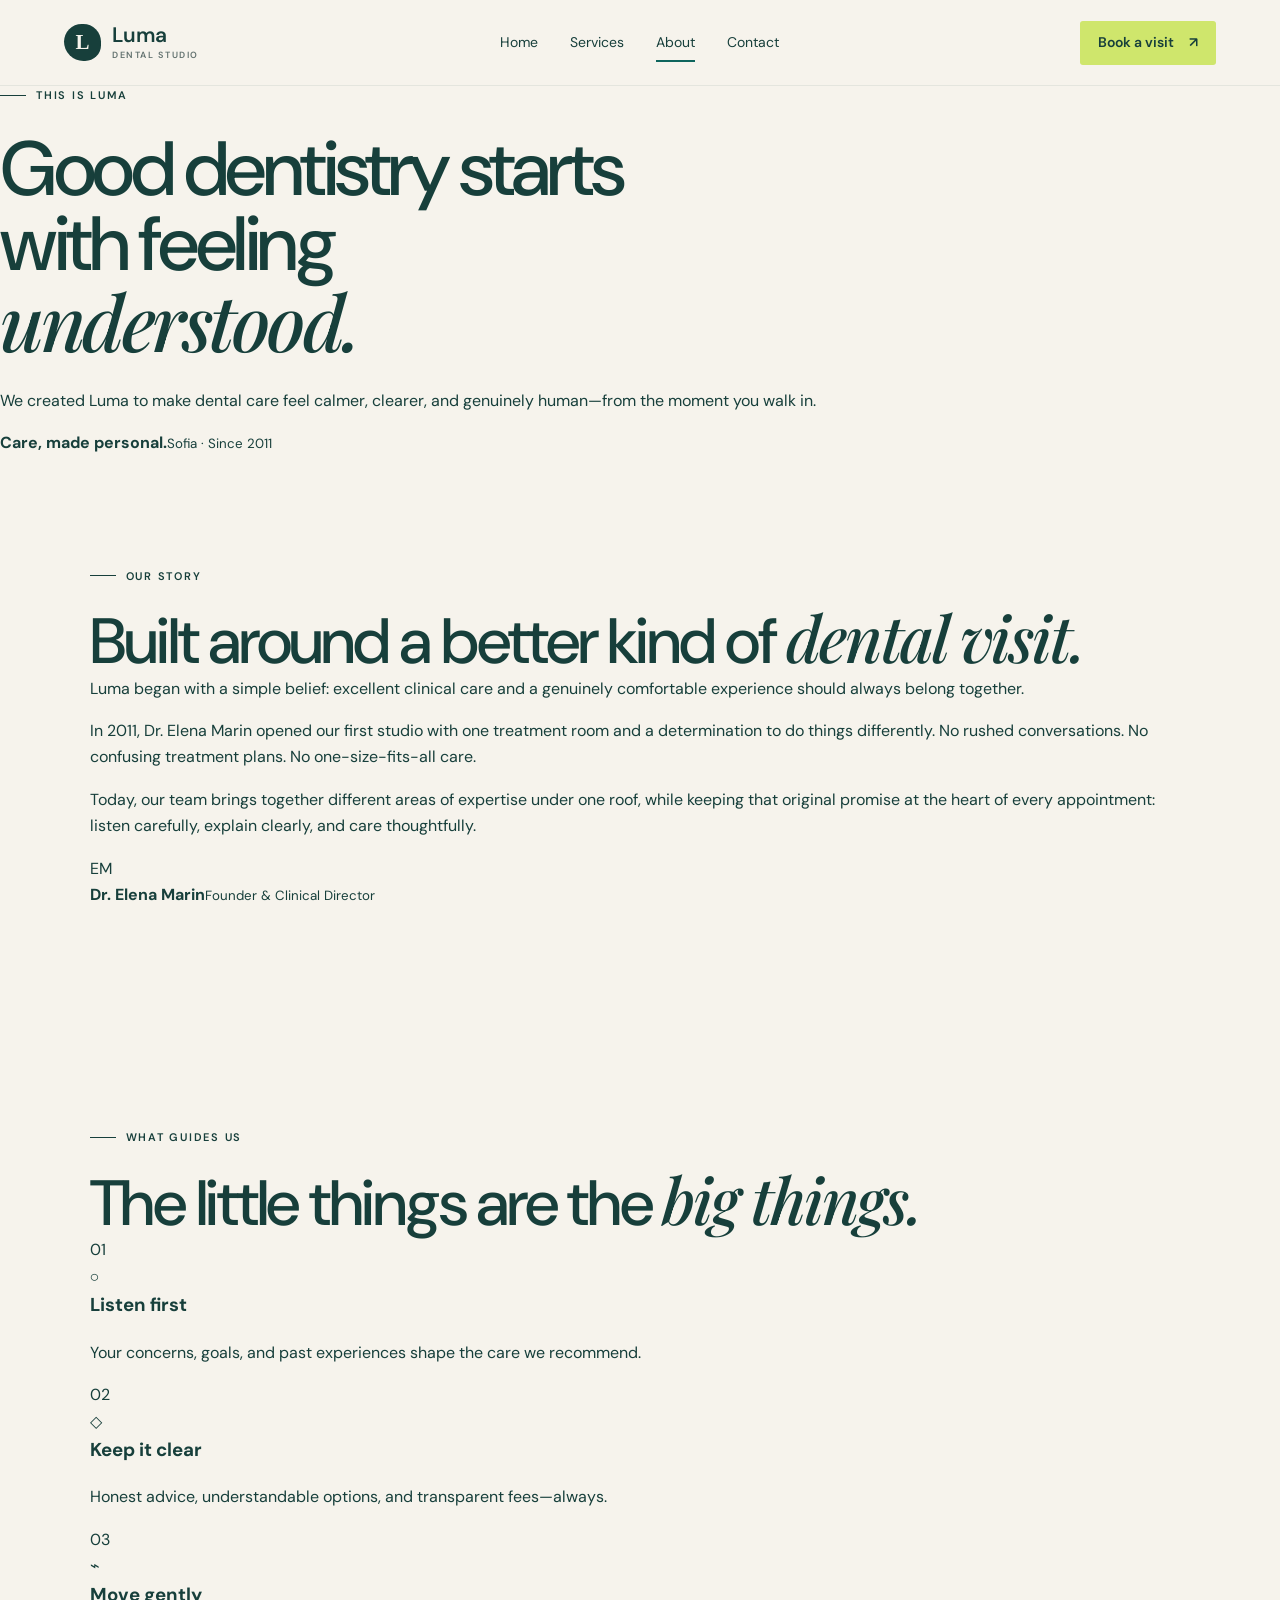
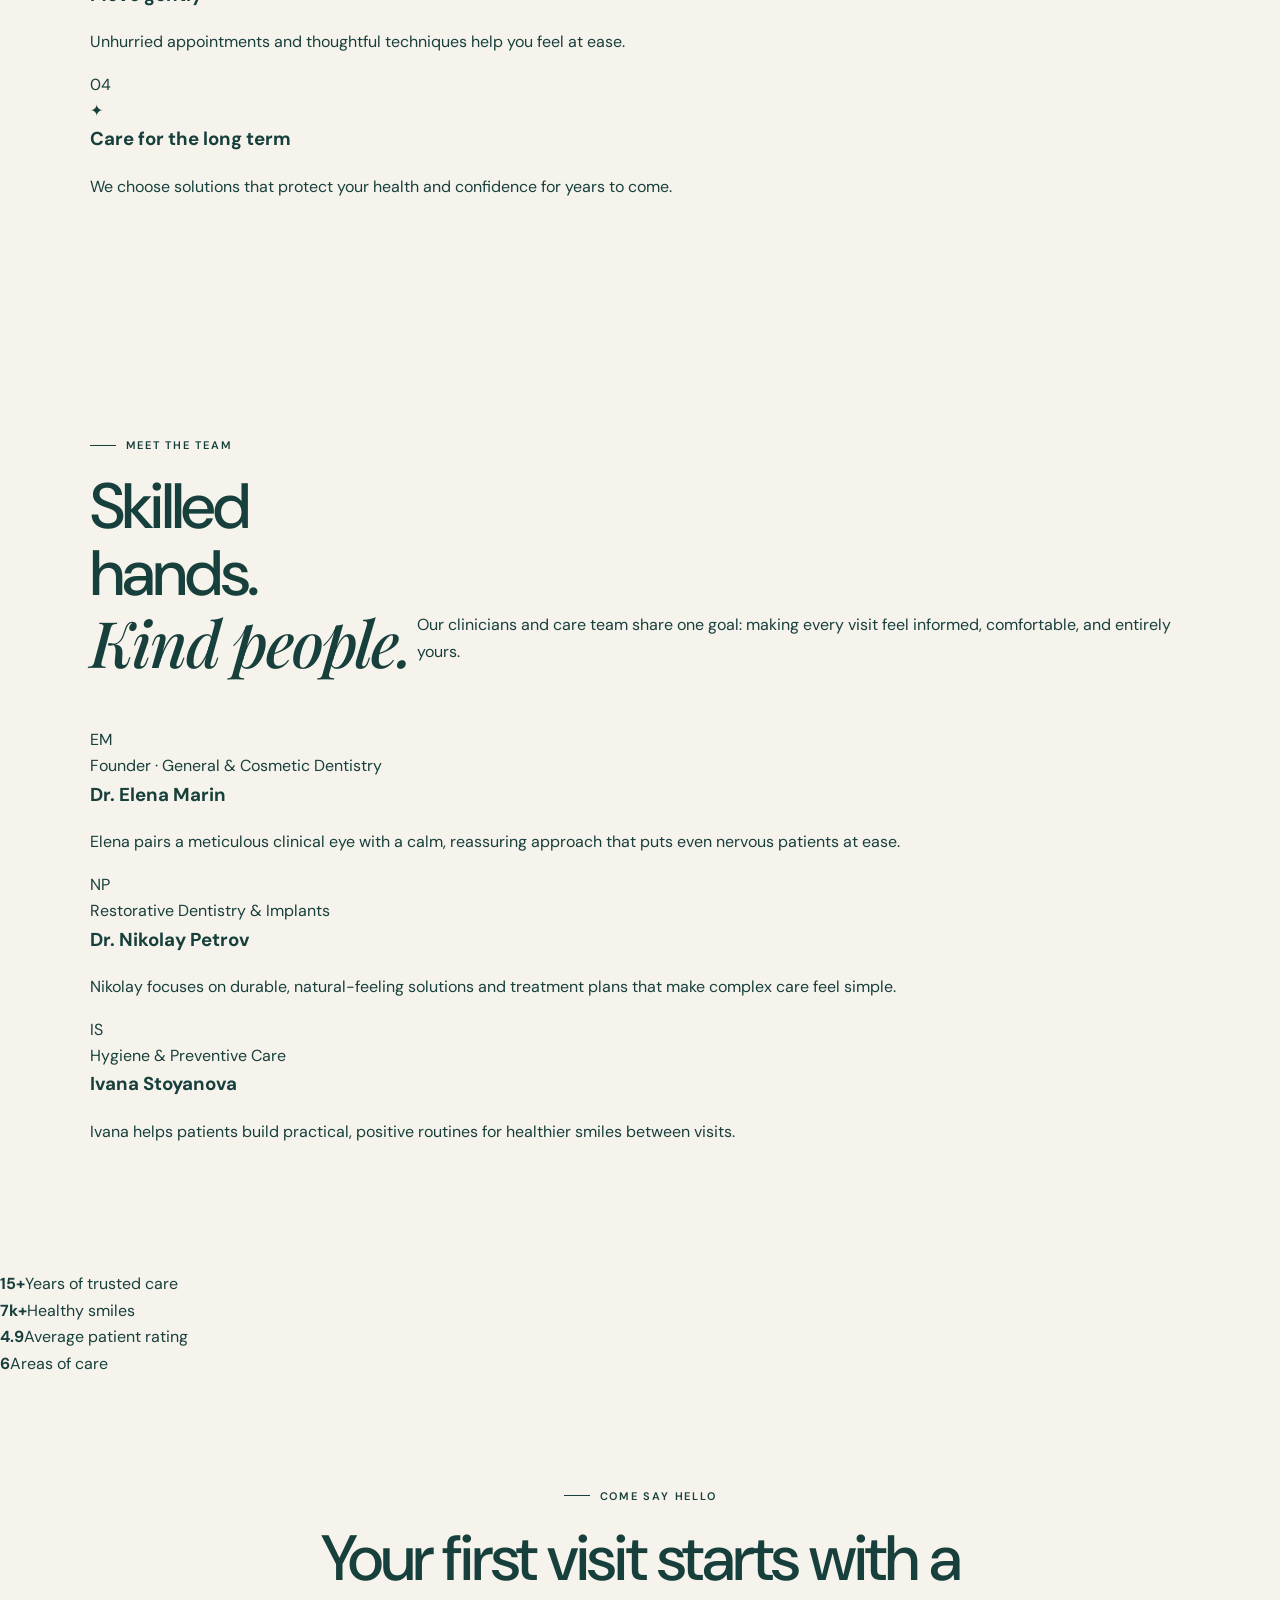
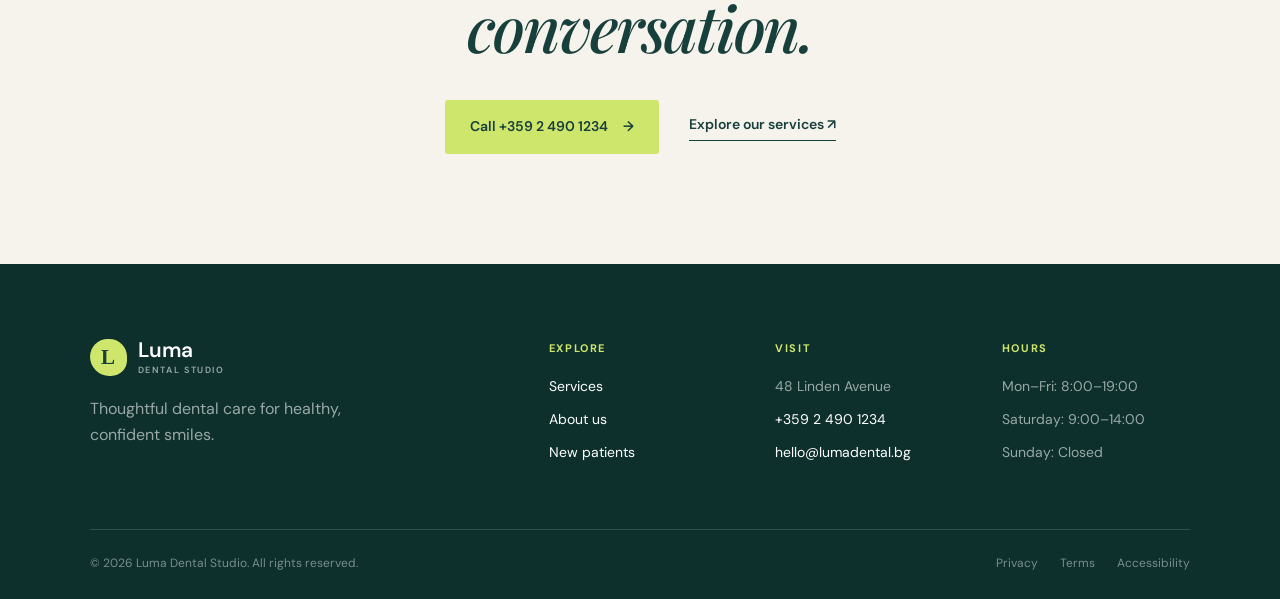
==== Git-and-GitHub-Exercises/Construction-Website/about.html @ 72f779ea "Create about.html" ====
<!DOCTYPE html>
<html lang="en">
<head>
    <meta charset="UTF-8">
    <meta name="viewport" content="width=device-width, initial-scale=1.0">
    <meta name="description" content="Meet the people and principles behind Luma Dental Studio's thoughtful, comfort-first approach to dental care.">
    <title>About Us | Luma Dental Studio</title>
    <link rel="stylesheet" href="style.css">
</head>
<body>
    <header class="site-header">
        <a class="brand" href="index.html" aria-label="Luma Dental Studio home"><span class="brand-mark">L</span><span>Luma<small>Dental Studio</small></span></a>
        <nav aria-label="Main navigation">
            <a href="index.html">Home</a>
            <a href="services.html">Services</a>
            <a class="active" href="about.html" aria-current="page">About</a>
            <a href="#contact">Contact</a>
        </nav>
        <a class="button button-small" href="#contact">Book a visit <span aria-hidden="true">↗</span></a>
    </header>

    <main>
        <section class="about-hero">
            <div class="about-hero-copy">
                <p class="eyebrow light"><span></span> This is Luma</p>
                <h1>Good dentistry starts with feeling <em>understood.</em></h1>
                <p>We created Luma to make dental care feel calmer, clearer, and genuinely human—from the moment you walk in.</p>
            </div>
            <div class="about-portrait" role="img" aria-label="Abstract portrait representing the warm and welcoming Luma team">
                <span class="portrait-orbit"></span>
                <span class="portrait-figure"><i></i></span>
                <span class="portrait-caption"><strong>Care, made personal.</strong><small>Sofia · Since 2011</small></span>
            </div>
        </section>

        <section class="our-story section">
            <div class="story-heading">
                <p class="eyebrow"><span></span> Our story</p>
                <h2>Built around a better kind of <em>dental visit.</em></h2>
            </div>
            <div class="story-copy">
                <p class="story-lead">Luma began with a simple belief: excellent clinical care and a genuinely comfortable experience should always belong together.</p>
                <p>In 2011, Dr. Elena Marin opened our first studio with one treatment room and a determination to do things differently. No rushed conversations. No confusing treatment plans. No one-size-fits-all care.</p>
                <p>Today, our team brings together different areas of expertise under one roof, while keeping that original promise at the heart of every appointment: listen carefully, explain clearly, and care thoughtfully.</p>
                <div class="signature"><span>EM</span><div><strong>Dr. Elena Marin</strong><small>Founder &amp; Clinical Director</small></div></div>
            </div>
        </section>

        <section class="values section">
            <div class="values-heading">
                <p class="eyebrow light"><span></span> What guides us</p>
                <h2>The little things are the <em>big things.</em></h2>
            </div>
            <div class="value-grid">
                <article><span>01</span><div class="value-icon" aria-hidden="true">○</div><h3>Listen first</h3><p>Your concerns, goals, and past experiences shape the care we recommend.</p></article>
                <article><span>02</span><div class="value-icon" aria-hidden="true">◇</div><h3>Keep it clear</h3><p>Honest advice, understandable options, and transparent fees—always.</p></article>
                <article><span>03</span><div class="value-icon" aria-hidden="true">⌁</div><h3>Move gently</h3><p>Unhurried appointments and thoughtful techniques help you feel at ease.</p></article>
                <article><span>04</span><div class="value-icon" aria-hidden="true">✦</div><h3>Care for the long term</h3><p>We choose solutions that protect your health and confidence for years to come.</p></article>
            </div>
        </section>

        <section class="team section">
            <div class="section-heading team-heading">
                <div><p class="eyebrow"><span></span> Meet the team</p><h2>Skilled hands.<br><em>Kind people.</em></h2></div>
                <p>Our clinicians and care team share one goal: making every visit feel informed, comfortable, and entirely yours.</p>
            </div>
            <div class="team-grid">
                <article class="team-card team-card-primary"><div class="team-avatar"><span>EM</span><i></i></div><div class="team-info"><span>Founder · General &amp; Cosmetic Dentistry</span><h3>Dr. Elena Marin</h3><p>Elena pairs a meticulous clinical eye with a calm, reassuring approach that puts even nervous patients at ease.</p></div></article>
                <article class="team-card"><div class="team-avatar"><span>NP</span><i></i></div><div class="team-info"><span>Restorative Dentistry &amp; Implants</span><h3>Dr. Nikolay Petrov</h3><p>Nikolay focuses on durable, natural-feeling solutions and treatment plans that make complex care feel simple.</p></div></article>
                <article class="team-card"><div class="team-avatar"><span>IS</span><i></i></div><div class="team-info"><span>Hygiene &amp; Preventive Care</span><h3>Ivana Stoyanova</h3><p>Ivana helps patients build practical, positive routines for healthier smiles between visits.</p></div></article>
            </div>
        </section>

        <section class="milestones" aria-label="Luma Dental Studio milestones">
            <div><strong>15+</strong><span>Years of trusted care</span></div>
            <div><strong>7k+</strong><span>Healthy smiles</span></div>
            <div><strong>4.9</strong><span>Average patient rating</span></div>
            <div><strong>6</strong><span>Areas of care</span></div>
        </section>

        <section class="cta section" id="contact">
            <p class="eyebrow"><span></span> Come say hello</p>
            <h2>Your first visit starts with a <em>conversation.</em></h2>
            <div class="cta-actions">
                <a class="button" href="tel:+35924901234">Call +359 2 490 1234 <span aria-hidden="true">→</span></a>
                <a class="text-link dark" href="services.html">Explore our services <span aria-hidden="true">↗</span></a>
            </div>
        </section>
    </main>

    <footer class="site-footer">
        <div class="footer-main"><a class="brand brand-light" href="index.html"><span class="brand-mark">L</span><span>Luma<small>Dental Studio</small></span></a><p>Thoughtful dental care for healthy, confident smiles.</p><div class="footer-links"><div><strong>Explore</strong><a href="services.html">Services</a><a href="about.html">About us</a><a href="#contact">New patients</a></div><div><strong>Visit</strong><span>48 Linden Avenue</span><a href="tel:+35924901234">+359 2 490 1234</a><a href="mailto:hello@lumadental.bg">hello@lumadental.bg</a></div><div><strong>Hours</strong><span>Mon–Fri: 8:00–19:00</span><span>Saturday: 9:00–14:00</span><span>Sunday: Closed</span></div></div></div>
        <div class="footer-bottom"><span>© 2026 Luma Dental Studio. All rights reserved.</span><span><a href="#">Privacy</a><a href="#">Terms</a><a href="#">Accessibility</a></span></div>
    </footer>
</body>
</html>
---- Git-and-GitHub-Exercises/Construction-Website/style.css ----
@import url('https://fonts.googleapis.com/css2?family=DM+Sans:wght@400;500;600&family=Playfair+Display:ital,wght@1,500&display=swap');

:root { --ink:#173f3b; --teal:#0e655d; --mint:#dbe9df; --cream:#f6f3ec; --lime:#cfe66c; --white:#fff; --muted:#63726f; }
* { box-sizing:border-box; }
html { scroll-behavior:smooth; }
body { margin:0; color:var(--ink); background:var(--cream); font:16px/1.65 'DM Sans',sans-serif; }
a { color:inherit; text-decoration:none; }
a:focus-visible { outline:3px solid var(--lime); outline-offset:4px; }
.site-header { height:86px; display:flex; align-items:center; justify-content:space-between; gap:32px; padding:0 5vw; background:rgba(246,243,236,.94); position:sticky; top:0; z-index:20; backdrop-filter:blur(12px); border-bottom:1px solid rgba(23,63,59,.08); }
.brand { display:flex; align-items:center; gap:11px; font-size:21px; font-weight:600; line-height:1; }
.brand small { display:block; margin-top:5px; color:var(--muted); font-size:9px; letter-spacing:.18em; text-transform:uppercase; }
.brand-mark { width:37px; height:37px; display:grid; place-items:center; border-radius:50% 50% 45% 55%; background:var(--ink); color:var(--cream); font-family:Georgia,serif; }
nav { display:flex; gap:32px; font-size:14px; }
nav a { position:relative; }
nav a::after { content:""; position:absolute; left:0; right:100%; bottom:-8px; height:2px; background:var(--teal); transition:.25s; }
nav a:hover::after, nav a.active::after { right:0; }
.button { display:inline-flex; align-items:center; justify-content:center; gap:15px; min-height:54px; padding:0 25px; border-radius:3px; background:var(--lime); color:var(--ink); font-size:14px; font-weight:600; transition:transform .2s, box-shadow .2s; }
.button:hover { transform:translateY(-2px); box-shadow:0 10px 28px rgba(23,63,59,.16); }
.button-small { min-height:44px; padding:0 18px; }
.hero { min-height:calc(100vh - 86px); position:relative; overflow:hidden; display:flex; align-items:center; padding:8vw 7vw; background:linear-gradient(110deg,#123f3a 0%,#174e47 55%,#89aba1 100%); color:white; }
.hero::before { content:""; position:absolute; inset:0; background:radial-gradient(circle at 79% 40%,rgba(255,255,255,.16),transparent 27%), linear-gradient(90deg,rgba(9,39,36,.25),transparent 60%); }
.hero-visual { position:absolute; right:5%; top:8%; width:42%; height:84%; border-radius:220px 220px 20px 20px; background:linear-gradient(145deg,rgba(255,255,255,.28),rgba(255,255,255,.04)), radial-gradient(circle at 50% 35%,#dbe8e1 0 9%,#b5cec5 9.5% 17%,transparent 17.5%), linear-gradient(160deg,#8ab2a7,#315f59); box-shadow:inset 0 0 0 1px rgba(255,255,255,.25),0 30px 60px rgba(0,0,0,.2); }
.visual-ring { position:absolute; width:46%; aspect-ratio:1; border:1px solid rgba(255,255,255,.55); border-radius:50%; left:27%; top:27%; box-shadow:0 0 0 25px rgba(255,255,255,.05),0 0 0 50px rgba(255,255,255,.03); }
.visual-card { position:absolute; left:-38px; bottom:15%; display:flex; flex-direction:column; padding:18px 26px; color:var(--ink); background:var(--white); box-shadow:0 16px 40px rgba(0,0,0,.18); }
.visual-card small { color:var(--muted); }
.hero-overlay { display:none; }
.hero-content { position:relative; z-index:2; width:min(680px,58%); }
.eyebrow { display:flex; align-items:center; gap:10px; font-size:11px; font-weight:600; letter-spacing:.16em; text-transform:uppercase; }
.eyebrow span { display:block; width:26px; height:1px; background:currentColor; }
h1,h2,h3,p { margin-top:0; }
h1 { margin:28px 0 24px; max-width:700px; font-size:clamp(48px,6vw,86px); line-height:.98; letter-spacing:-.045em; font-weight:500; }
em { font-family:'Playfair Display',Georgia,serif; font-weight:500; }
.hero-content>p:not(.eyebrow) { max-width:540px; color:rgba(255,255,255,.78); font-size:18px; }
.hero-actions { display:flex; align-items:center; gap:32px; margin:36px 0 62px; }
.text-link { padding-bottom:4px; border-bottom:1px solid currentColor; font-size:14px; font-weight:600; }
.trust-row { display:flex; gap:0; }
.trust-row>div { min-width:150px; padding:0 24px; border-left:1px solid rgba(255,255,255,.25); display:grid; grid-template-columns:auto 1fr; align-items:center; gap:0 9px; }
.trust-row>div:first-child { padding-left:0; border:0; }
.trust-row strong { font-size:25px; }
.trust-row small { grid-column:1/-1; color:rgba(255,255,255,.65); }
.stars { color:var(--lime); font-size:10px; letter-spacing:1px; }
.section { padding:110px 7vw; }
.intro { display:grid; grid-template-columns:1fr 1fr; gap:9vw; align-items:end; }
h2 { margin:18px 0 0; font-size:clamp(38px,5vw,64px); line-height:1.06; letter-spacing:-.035em; font-weight:500; }
.intro-copy { color:var(--muted); max-width:510px; font-size:18px; }
.dark { color:var(--ink); }
.section-heading { display:flex; justify-content:space-between; align-items:end; margin-bottom:46px; }
.services-preview { background:#eeeade; }
.service-grid { display:grid; grid-template-columns:repeat(3,1fr); gap:18px; }
.service-card { min-height:390px; padding:30px; display:flex; flex-direction:column; background:var(--cream); border:1px solid rgba(23,63,59,.1); transition:.25s; }
.service-card:hover { transform:translateY(-6px); box-shadow:0 20px 50px rgba(23,63,59,.1); }
.service-card.featured { background:var(--mint); }
.service-number { color:var(--muted); font-size:12px; }
.icon { margin:48px 0 32px; width:55px; height:55px; display:grid; place-items:center; border-radius:50%; background:var(--ink); color:var(--lime); font-size:24px; }
.service-card h3 { margin-bottom:14px; font-size:24px; }
.service-card p { color:var(--muted); }
.service-card>a { margin:auto 0 0 auto; width:42px; height:42px; display:grid; place-items:center; border:1px solid var(--ink); border-radius:50%; }
.services-hero { min-height:620px; padding:105px 7vw 90px; display:grid; grid-template-columns:1.4fr .6fr; align-items:end; gap:10vw; position:relative; overflow:hidden; color:white; background:linear-gradient(120deg,#123f3a 0%,#174e47 65%,#6f9a90 100%); }
.services-hero::before { content:""; position:absolute; width:520px; aspect-ratio:1; right:3vw; top:-185px; border:1px solid rgba(255,255,255,.2); border-radius:50%; box-shadow:0 0 0 55px rgba(255,255,255,.035),0 0 0 110px rgba(255,255,255,.025); }
.services-hero-copy,.care-note { position:relative; z-index:1; }
.services-hero h1 { max-width:820px; margin-bottom:28px; }
.services-hero-copy>p:last-child { max-width:620px; color:rgba(255,255,255,.74); font-size:18px; }
.care-note { min-height:315px; padding:28px; display:flex; flex-direction:column; background:var(--lime); color:var(--ink); }
.care-note-number { font-size:11px; letter-spacing:.14em; }
.care-note-mark { margin:28px 0 18px; width:58px; height:58px; display:grid; place-items:center; border-radius:50%; background:var(--ink); color:var(--lime); font-size:22px; }
.care-note p { max-width:290px; font-size:19px; line-height:1.45; }
.care-note .text-link { margin:auto auto 0 0; }
.service-directory { background:#eeeade; }
.service-directory-intro { margin-bottom:62px; display:grid; grid-template-columns:1.2fr .8fr; gap:8vw; align-items:end; }
.service-directory-intro>p { max-width:520px; margin-bottom:8px; color:var(--muted); font-size:18px; }
.service-list { display:grid; grid-template-columns:repeat(2,1fr); border-top:1px solid rgba(23,63,59,.18); }
.service-detail { min-height:430px; padding:48px 4vw 44px 0; border-bottom:1px solid rgba(23,63,59,.18); scroll-margin-top:100px; }
.service-detail:nth-child(odd) { padding-right:5vw; border-right:1px solid rgba(23,63,59,.18); }
.service-detail:nth-child(even) { padding-left:5vw; }
.service-detail-heading { display:grid; grid-template-columns:42px 58px 1fr; align-items:center; gap:18px; margin-bottom:34px; }
.service-detail-heading h3 { margin:0; font-size:clamp(25px,2.2vw,34px); line-height:1.15; }
.detail-icon { width:58px; height:58px; display:grid; place-items:center; border-radius:50%; background:var(--ink); color:var(--lime); font-size:22px; }
.service-detail>p { max-width:540px; color:var(--muted); font-size:17px; }
.service-detail ul { margin:28px 0 0; padding:0; display:grid; grid-template-columns:repeat(2,minmax(0,1fr)); gap:11px 24px; list-style:none; }
.service-detail li { position:relative; padding-left:18px; font-size:14px; }
.service-detail li::before { content:""; position:absolute; left:0; top:.7em; width:6px; height:6px; border-radius:50%; background:var(--teal); }
.featured-detail { position:relative; }
.featured-detail::after { content:"Most requested"; position:absolute; right:0; top:0; padding:7px 12px; background:var(--mint); color:var(--teal); font-size:10px; font-weight:600; letter-spacing:.12em; text-transform:uppercase; }
.visit-process { display:grid; grid-template-columns:.85fr 1.15fr; gap:10vw; background:var(--ink); color:white; }
.process-heading { align-self:start; }
.process-steps { margin:0; padding:0; list-style:none; counter-reset:steps; }
.process-steps li { padding:30px 0; display:grid; grid-template-columns:54px 1fr; gap:20px; border-top:1px solid rgba(255,255,255,.18); }
.process-steps li:first-child { padding-top:0; border-top:0; }
.process-steps li>span { color:var(--lime); font-size:12px; letter-spacing:.12em; }
.process-steps h3 { margin-bottom:7px; font-size:22px; }
.process-steps p { margin:0; max-width:560px; color:rgba(255,255,255,.62); }
.cta-actions { display:flex; align-items:center; justify-content:center; gap:30px; }
.promise { display:grid; grid-template-columns:1.15fr .85fr; padding-top:0; padding-bottom:0; background:linear-gradient(90deg,var(--ink) 0 58%,#dfe9e1 58%); }
.promise-card { padding:105px 8vw 105px 0; color:white; }
.promise-card>p:not(.eyebrow) { max-width:550px; color:rgba(255,255,255,.7); font-size:18px; }
.promise-card ul { list-style:none; padding:12px 0 22px; }
.promise-card li { margin:10px 0; }
.promise-card li span { color:var(--lime); margin-right:12px; }
.button-light { background:var(--white); }
.quote-card { margin:10vw 0 10vw 8vw; align-self:center; }
.quote-mark { color:var(--teal); font:90px/1 Georgia,serif; }
blockquote { margin:0 0 42px; font:italic 26px/1.45 'Playfair Display',Georgia,serif; }
.patient { display:flex; gap:14px; align-items:center; }
.patient>span { width:46px; height:46px; display:grid; place-items:center; border-radius:50%; background:var(--teal); color:white; font-size:12px; }
.patient small { display:block; color:var(--muted); }
.cta { text-align:center; }
.cta .eyebrow { justify-content:center; }
.cta h2 { max-width:800px; margin:20px auto 34px; }
.site-footer { padding:75px 7vw 25px; background:#0d302d; color:white; }
.brand-light .brand-mark { background:var(--lime); color:var(--ink); }
.brand-light small,.footer-main>p,.footer-links span { color:rgba(255,255,255,.58); }
.footer-main { display:grid; grid-template-columns:1fr 1.8fr; gap:20px 8vw; }
.footer-main>p { grid-column:1; max-width:270px; }
.footer-links { grid-column:2; grid-row:1/3; display:grid; grid-template-columns:repeat(3,1fr); gap:38px; }
.footer-links div { display:flex; flex-direction:column; gap:10px; font-size:14px; }
.footer-links strong { margin-bottom:8px; color:var(--lime); font-size:11px; letter-spacing:.15em; text-transform:uppercase; }
.footer-bottom { margin-top:65px; padding-top:24px; display:flex; justify-content:space-between; border-top:1px solid rgba(255,255,255,.15); color:rgba(255,255,255,.45); font-size:12px; }
.footer-bottom a { margin-left:22px; }
@media (max-width:850px) { nav{display:none}.hero{padding:90px 7vw}.hero-content{width:100%}.hero-visual{opacity:.28;width:75%;right:-20%}.trust-row{flex-wrap:wrap;gap:20px}.intro,.promise{grid-template-columns:1fr}.service-grid{grid-template-columns:1fr}.promise{background:var(--ink)}.promise-card{padding-right:0}.quote-card{margin:70px 0;color:white}.quote-card small{color:rgba(255,255,255,.55)}.services-hero{grid-template-columns:1fr;gap:55px;padding-top:90px}.care-note{min-height:260px;max-width:500px}.service-directory-intro,.visit-process{grid-template-columns:1fr}.service-directory-intro{gap:30px}.visit-process{gap:60px}.footer-main{grid-template-columns:1fr}.footer-links{grid-column:1;grid-row:auto}.section{padding:75px 7vw} }
@media (max-width:650px) { .service-list{grid-template-columns:1fr}.service-detail,.service-detail:nth-child(odd),.service-detail:nth-child(even){min-height:0;padding:42px 0;border-right:0}.service-detail ul{grid-template-columns:1fr 1fr}.featured-detail::after{display:none}.service-detail-heading{grid-template-columns:30px 50px 1fr;gap:12px}.detail-icon{width:50px;height:50px}.cta-actions{align-items:center;flex-direction:column;gap:22px} }
@media (max-width:560px) { .site-header{height:72px}.site-header>.button{display:none}.hero{min-height:auto}.hero-actions{align-items:flex-start;flex-direction:column;gap:20px;margin-bottom:46px}.trust-row>div{min-width:50%;padding:0 15px}.trust-row>div:nth-child(3){border:0;padding-left:0}.section-heading{align-items:flex-start;flex-direction:column;gap:22px}.services-hero{min-height:auto;padding:76px 7vw 65px}.services-hero h1{font-size:46px}.care-note{min-height:245px}.service-detail ul{grid-template-columns:1fr}.footer-links{grid-template-columns:1fr 1fr}.footer-links>div:last-child{grid-column:1/-1}.footer-bottom{align-items:flex-start;flex-direction:column;gap:15px}.footer-bottom a{margin:0 20px 0 0} }
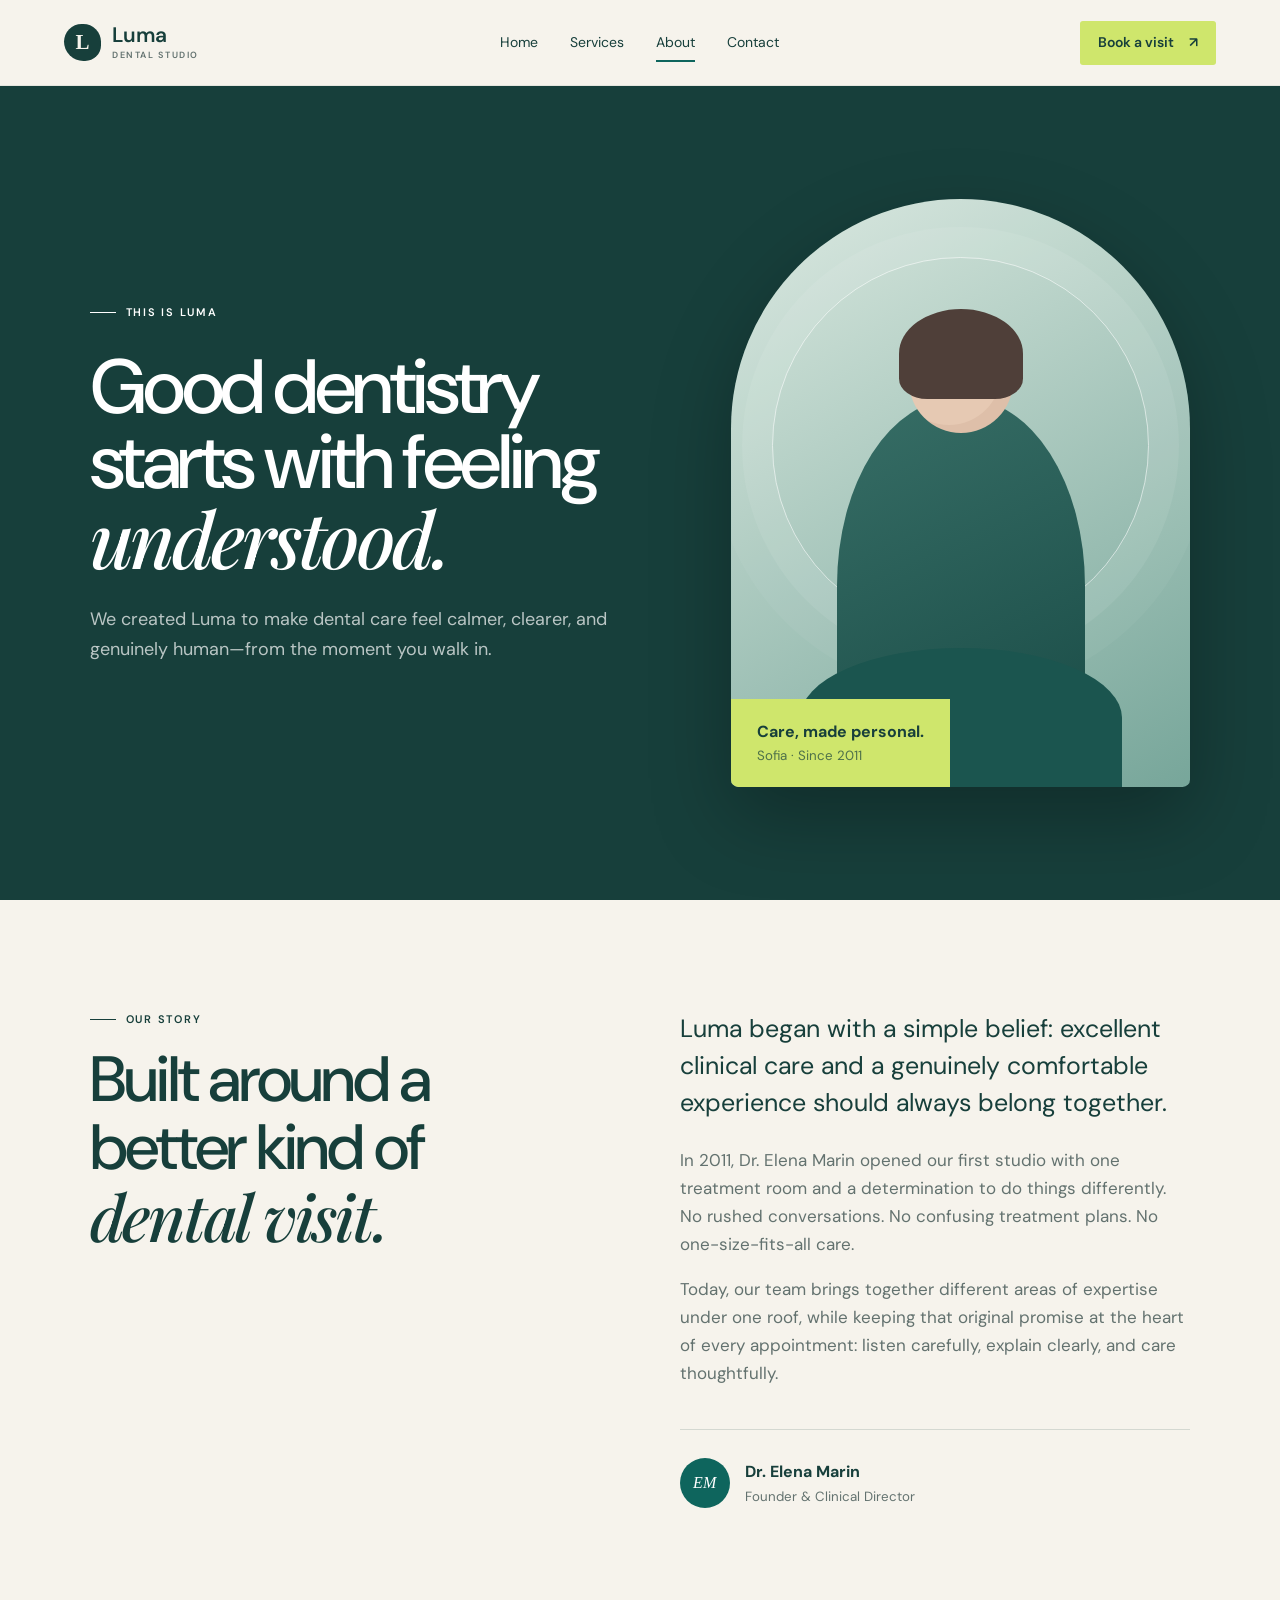
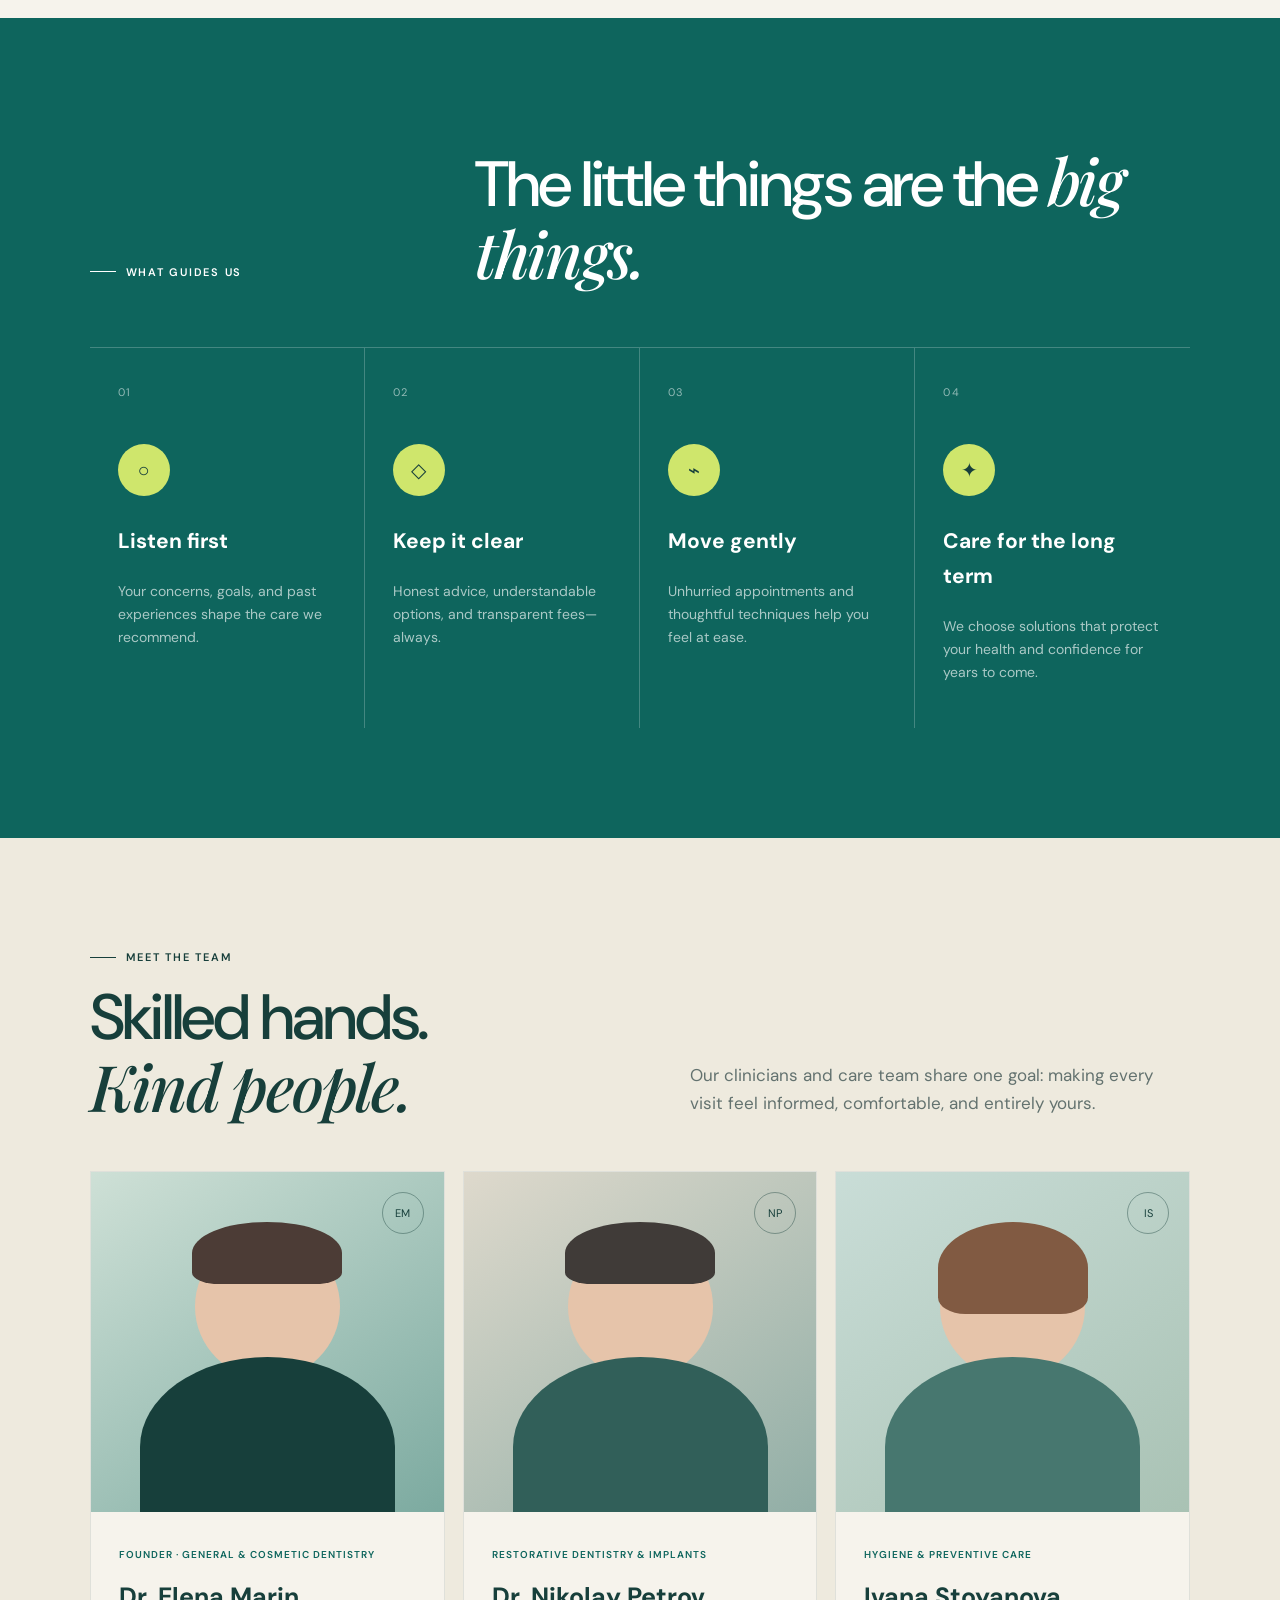
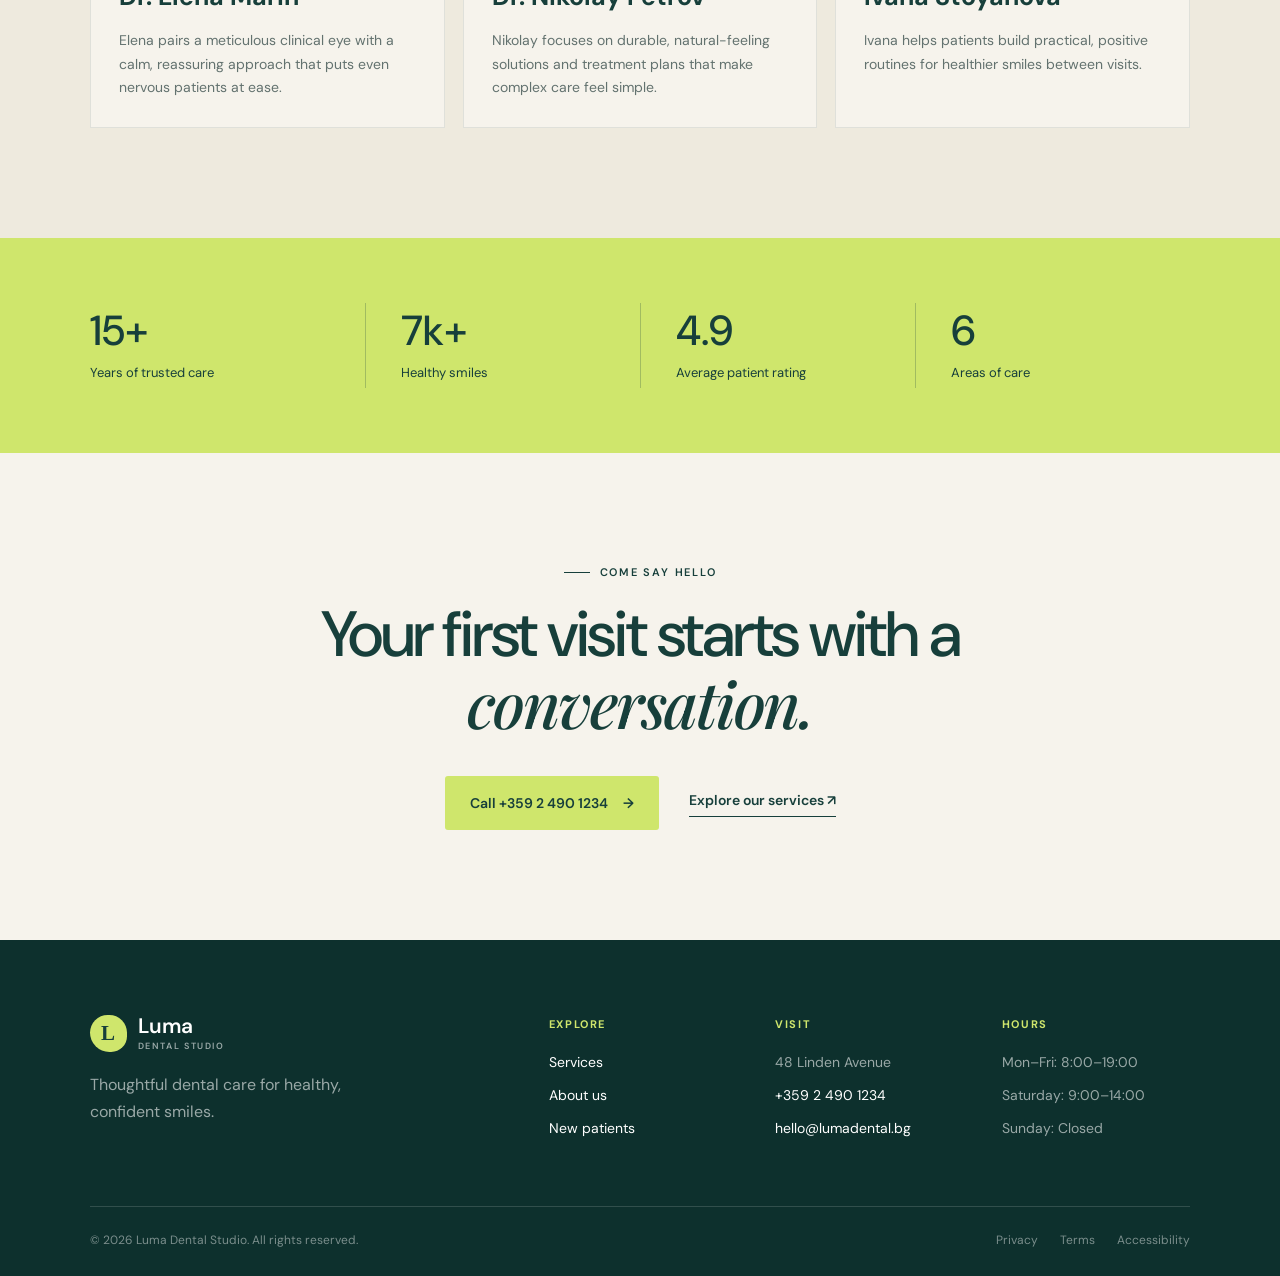
==== commit 72bff182: "Create "Contacts" page Create "Contacts" page" ====
--- a/Git-and-GitHub-Exercises/Construction-Website/about.html
+++ b/Git-and-GitHub-Exercises/Construction-Website/about.html
@@ -14,9 +14,9 @@
             <a href="index.html">Home</a>
             <a href="services.html">Services</a>
             <a class="active" href="about.html" aria-current="page">About</a>
-            <a href="#contact">Contact</a>
+            <a href="contact.html">Contact</a>
         </nav>
-        <a class="button button-small" href="#contact">Book a visit <span aria-hidden="true">↗</span></a>
+        <a class="button button-small" href="contact.html#enquiry">Book a visit <span aria-hidden="true">↗</span></a>
     </header>
 
     <main>
@@ -89,7 +89,7 @@
     </main>
 
     <footer class="site-footer">
-        <div class="footer-main"><a class="brand brand-light" href="index.html"><span class="brand-mark">L</span><span>Luma<small>Dental Studio</small></span></a><p>Thoughtful dental care for healthy, confident smiles.</p><div class="footer-links"><div><strong>Explore</strong><a href="services.html">Services</a><a href="about.html">About us</a><a href="#contact">New patients</a></div><div><strong>Visit</strong><span>48 Linden Avenue</span><a href="tel:+35924901234">+359 2 490 1234</a><a href="mailto:hello@lumadental.bg">hello@lumadental.bg</a></div><div><strong>Hours</strong><span>Mon–Fri: 8:00–19:00</span><span>Saturday: 9:00–14:00</span><span>Sunday: Closed</span></div></div></div>
+        <div class="footer-main"><a class="brand brand-light" href="index.html"><span class="brand-mark">L</span><span>Luma<small>Dental Studio</small></span></a><p>Thoughtful dental care for healthy, confident smiles.</p><div class="footer-links"><div><strong>Explore</strong><a href="services.html">Services</a><a href="about.html">About us</a><a href="contact.html#enquiry">New patients</a></div><div><strong>Visit</strong><span>48 Linden Avenue</span><a href="tel:+35924901234">+359 2 490 1234</a><a href="mailto:hello@lumadental.bg">hello@lumadental.bg</a></div><div><strong>Hours</strong><span>Mon–Fri: 8:00–19:00</span><span>Saturday: 9:00–14:00</span><span>Sunday: Closed</span></div></div></div>
         <div class="footer-bottom"><span>© 2026 Luma Dental Studio. All rights reserved.</span><span><a href="#">Privacy</a><a href="#">Terms</a><a href="#">Accessibility</a></span></div>
     </footer>
 </body>
--- a/Git-and-GitHub-Exercises/Construction-Website/style.css
+++ b/Git-and-GitHub-Exercises/Construction-Website/style.css
@@ -90,6 +90,108 @@
 .process-steps h3 { margin-bottom:7px; font-size:22px; }
 .process-steps p { margin:0; max-width:560px; color:rgba(255,255,255,.62); }
 .cta-actions { display:flex; align-items:center; justify-content:center; gap:30px; }
+.about-hero { min-height:calc(100vh - 86px); padding:7vw; display:grid; grid-template-columns:1.08fr .92fr; align-items:center; gap:8vw; overflow:hidden; color:white; background:var(--ink); }
+.about-hero-copy { position:relative; z-index:1; }
+.about-hero h1 { max-width:790px; }
+.about-hero-copy>p:last-child { max-width:570px; color:rgba(255,255,255,.7); font-size:18px; }
+.about-portrait { width:min(100%,500px); aspect-ratio:.78; justify-self:end; position:relative; overflow:hidden; border-radius:250px 250px 8px 8px; background:linear-gradient(150deg,#d9e8df,#77a69a); box-shadow:0 30px 80px rgba(0,0,0,.28); }
+.portrait-orbit { position:absolute; width:82%; aspect-ratio:1; left:9%; top:10%; border:1px solid rgba(255,255,255,.6); border-radius:50%; box-shadow:0 0 0 30px rgba(255,255,255,.07),0 0 0 60px rgba(255,255,255,.04); }
+.portrait-figure { position:absolute; width:54%; height:66%; left:23%; bottom:0; border-radius:48% 48% 5% 5%; background:linear-gradient(155deg,#376e66,#184a45); }
+.portrait-figure::before { content:""; position:absolute; width:42%; aspect-ratio:1; left:29%; top:-18%; border-radius:50%; background:#e6c9b3; box-shadow:inset -12px -8px 0 rgba(122,77,60,.08); }
+.portrait-figure::after { content:""; position:absolute; width:50%; height:23%; left:25%; top:-23%; border-radius:55% 55% 25% 25%; background:#4f3f39; }
+.portrait-figure i { position:absolute; width:130%; height:36%; left:-15%; bottom:0; border-radius:50% 50% 0 0; background:#1b554f; }
+.portrait-caption { position:absolute; left:0; bottom:0; padding:20px 26px; display:flex; flex-direction:column; background:var(--lime); color:var(--ink); }
+.portrait-caption small { color:rgba(23,63,59,.7); }
+.our-story { display:grid; grid-template-columns:.95fr 1.05fr; gap:10vw; align-items:start; }
+.story-heading { position:sticky; top:130px; }
+.story-copy { max-width:620px; }
+.story-copy>p { color:var(--muted); font-size:17px; }
+.story-copy .story-lead { color:var(--ink); font-size:25px; line-height:1.48; }
+.signature { margin-top:42px; padding-top:28px; display:flex; align-items:center; gap:15px; border-top:1px solid rgba(23,63,59,.15); }
+.signature>span { width:50px; height:50px; display:grid; place-items:center; border-radius:50%; background:var(--teal); color:white; font:italic 16px Georgia,serif; }
+.signature small { display:block; color:var(--muted); }
+.values { background:var(--teal); color:white; }
+.values-heading { margin-bottom:55px; display:grid; grid-template-columns:.7fr 1.3fr; align-items:end; }
+.values-heading h2 { max-width:760px; }
+.value-grid { display:grid; grid-template-columns:repeat(4,1fr); border-top:1px solid rgba(255,255,255,.22); }
+.value-grid article { min-height:340px; padding:30px 28px; border-right:1px solid rgba(255,255,255,.22); }
+.value-grid article:last-child { border-right:0; }
+.value-grid article>span { color:rgba(255,255,255,.55); font-size:11px; letter-spacing:.12em; }
+.value-icon { margin:40px 0 28px; width:52px; height:52px; display:grid; place-items:center; border-radius:50%; background:var(--lime); color:var(--ink); font-size:20px; }
+.value-grid h3 { font-size:21px; }
+.value-grid p { color:rgba(255,255,255,.65); font-size:14px; }
+.team { background:#eeeade; }
+.team-heading>p { max-width:500px; margin:0 0 8px; color:var(--muted); font-size:17px; }
+.team-grid { display:grid; grid-template-columns:repeat(3,1fr); gap:18px; }
+.team-card { overflow:hidden; background:var(--cream); border:1px solid rgba(23,63,59,.1); }
+.team-avatar { height:340px; position:relative; overflow:hidden; display:grid; place-items:center; background:linear-gradient(145deg,#cee0d6,#7caaa0); }
+.team-card:nth-child(2) .team-avatar { background:linear-gradient(145deg,#ded9cc,#91aea6); }
+.team-card:nth-child(3) .team-avatar { background:linear-gradient(145deg,#c9ddd7,#a9c2b4); }
+.team-avatar::before { content:""; position:absolute; width:145px; aspect-ratio:1; top:62px; border-radius:50%; background:#e6c4aa; }
+.team-avatar::after { content:""; position:absolute; width:255px; height:180px; bottom:-25px; border-radius:50% 50% 0 0; background:var(--ink); }
+.team-card:nth-child(2) .team-avatar::after { background:#315f59; }
+.team-card:nth-child(3) .team-avatar::after { background:#47776f; }
+.team-avatar>span { position:absolute; z-index:2; top:20px; right:20px; width:42px; height:42px; display:grid; place-items:center; border:1px solid rgba(23,63,59,.4); border-radius:50%; font-size:11px; }
+.team-avatar i { position:absolute; z-index:1; width:150px; height:62px; top:50px; border-radius:55% 55% 20% 20%; background:#4c3c36; }
+.team-card:nth-child(2) .team-avatar i { background:#403b38; }
+.team-card:nth-child(3) .team-avatar i { height:92px; background:#815a42; }
+.team-info { padding:28px; }
+.team-info>span { color:var(--teal); font-size:10px; font-weight:600; letter-spacing:.1em; text-transform:uppercase; }
+.team-info h3 { margin:10px 0 12px; font-size:25px; }
+.team-info p { margin-bottom:0; color:var(--muted); font-size:14px; }
+.milestones { padding:65px 7vw; display:grid; grid-template-columns:repeat(4,1fr); background:var(--lime); }
+.milestones div { padding:5px 35px; display:flex; flex-direction:column; border-left:1px solid rgba(23,63,59,.25); }
+.milestones div:first-child { padding-left:0; border-left:0; }
+.milestones strong { font-size:42px; line-height:1.1; font-weight:500; }
+.milestones span { margin-top:8px; font-size:13px; }
+.contact-hero { padding:110px 7vw 80px; display:grid; grid-template-columns:1.12fr .88fr; align-items:end; gap:10vw; color:white; background:linear-gradient(125deg,var(--ink),#1b5b54); }
+.contact-hero h1 { max-width:760px; }
+.contact-hero>div:first-child>p:last-child { max-width:620px; color:rgba(255,255,255,.7); font-size:18px; }
+.contact-quick-links { border-top:1px solid rgba(255,255,255,.25); }
+.contact-quick-links>a,.contact-quick-links>div { min-height:105px; padding:22px 0; display:grid; grid-template-columns:1fr auto; align-items:center; position:relative; border-bottom:1px solid rgba(255,255,255,.25); }
+.contact-quick-links span { grid-column:1; color:var(--lime); font-size:10px; font-weight:600; letter-spacing:.13em; text-transform:uppercase; }
+.contact-quick-links strong { grid-column:1; font-size:18px; font-weight:500; }
+.contact-quick-links i { grid-column:2; grid-row:1/3; width:42px; height:42px; display:grid; place-items:center; border:1px solid rgba(255,255,255,.55); border-radius:50%; font-style:normal; transition:.2s; }
+.contact-quick-links a:hover i { background:var(--lime); border-color:var(--lime); color:var(--ink); transform:translate(2px,-2px); }
+.contact-main { display:grid; grid-template-columns:.8fr 1.2fr; gap:10vw; align-items:start; scroll-margin-top:86px; background:#eeeade; }
+.enquiry-intro { position:sticky; top:125px; }
+.enquiry-intro>p:not(.eyebrow) { max-width:470px; margin-top:26px; color:var(--muted); font-size:17px; }
+.response-note { margin-top:42px; padding:22px; display:flex; gap:15px; background:var(--mint); }
+.response-note>span { color:var(--teal); font-size:20px; }
+.response-note p { margin:0; color:var(--muted); font-size:14px; }
+.response-note strong { display:block; color:var(--ink); }
+.contact-form { padding:45px; background:var(--cream); border:1px solid rgba(23,63,59,.1); }
+.contact-form label { margin-bottom:24px; display:flex; flex-direction:column; gap:8px; color:var(--ink); font-size:12px; font-weight:600; letter-spacing:.04em; }
+.form-row { display:grid; grid-template-columns:1fr 1fr; gap:20px; }
+.contact-form input,.contact-form select,.contact-form textarea { width:100%; padding:13px 0; border:0; border-bottom:1px solid rgba(23,63,59,.28); border-radius:0; outline:0; background:transparent; color:var(--ink); font:15px/1.5 'DM Sans',sans-serif; transition:border-color .2s; }
+.contact-form textarea { padding:13px; border:1px solid rgba(23,63,59,.28); resize:vertical; }
+.contact-form input:focus,.contact-form select:focus,.contact-form textarea:focus { border-color:var(--teal); box-shadow:0 2px 0 var(--teal); }
+.contact-form textarea:focus { box-shadow:inset 0 0 0 1px var(--teal); }
+.contact-form .consent { margin-top:4px; flex-direction:row; align-items:flex-start; gap:12px; color:var(--muted); font-weight:400; letter-spacing:0; line-height:1.5; }
+.consent input { width:17px; height:17px; margin:3px 0 0; accent-color:var(--teal); }
+.form-submit { border:0; cursor:pointer; }
+.form-note { display:block; margin-top:12px; color:var(--muted); }
+.visit-section { display:grid; grid-template-columns:1fr 1fr; gap:9vw; align-items:center; }
+.visit-map { min-height:560px; position:relative; overflow:hidden; background:#d9e5dc; border-radius:260px 260px 4px 4px; }
+.road { position:absolute; display:block; background:rgba(255,255,255,.72); box-shadow:0 0 0 1px rgba(23,63,59,.05); }
+.road-one { width:125%; height:34px; left:-12%; top:44%; transform:rotate(-22deg); }
+.road-two { width:34px; height:120%; left:38%; top:-10%; transform:rotate(18deg); }
+.road-three { width:100%; height:22px; left:0; top:72%; transform:rotate(9deg); }
+.map-ring { position:absolute; width:310px; aspect-ratio:1; left:calc(50% - 155px); top:calc(48% - 155px); border:1px solid rgba(14,101,93,.28); border-radius:50%; box-shadow:0 0 0 28px rgba(14,101,93,.05); }
+.map-pin { position:absolute; width:64px; height:64px; left:calc(50% - 32px); top:calc(48% - 45px); display:grid; place-items:center; border-radius:50% 50% 50% 4px; transform:rotate(-45deg); background:var(--ink); box-shadow:0 15px 35px rgba(23,63,59,.25); }
+.map-pin i { width:18px; height:18px; border-radius:50%; background:var(--lime); }
+.map-label { position:absolute; left:7%; bottom:7%; padding:18px 22px; display:flex; flex-direction:column; background:white; box-shadow:0 14px 35px rgba(23,63,59,.14); }
+.map-label small { color:var(--muted); }
+.visit-details>h2 { margin-bottom:45px; }
+.visit-info-grid { display:grid; grid-template-columns:1fr 1fr; gap:0 30px; border-top:1px solid rgba(23,63,59,.18); }
+.visit-info-grid div { padding:22px 0; border-bottom:1px solid rgba(23,63,59,.18); }
+.visit-info-grid span { color:var(--teal); font-size:10px; font-weight:600; letter-spacing:.12em; text-transform:uppercase; }
+.visit-info-grid p { margin:7px 0 0; font-size:15px; }
+.access-note { margin-top:28px; color:var(--muted); font-size:14px; }
+.access-note strong { color:var(--ink); }
+.emergency-strip { padding:70px 7vw; display:flex; justify-content:space-between; align-items:center; gap:7vw; color:white; background:var(--teal); }
+.emergency-strip h2 { max-width:820px; font-size:clamp(34px,4vw,53px); }
+.emergency-strip>.button { flex:none; }
 .promise { display:grid; grid-template-columns:1.15fr .85fr; padding-top:0; padding-bottom:0; background:linear-gradient(90deg,var(--ink) 0 58%,#dfe9e1 58%); }
 .promise-card { padding:105px 8vw 105px 0; color:white; }
 .promise-card>p:not(.eyebrow) { max-width:550px; color:rgba(255,255,255,.7); font-size:18px; }
@@ -116,6 +218,6 @@
 .footer-links strong { margin-bottom:8px; color:var(--lime); font-size:11px; letter-spacing:.15em; text-transform:uppercase; }
 .footer-bottom { margin-top:65px; padding-top:24px; display:flex; justify-content:space-between; border-top:1px solid rgba(255,255,255,.15); color:rgba(255,255,255,.45); font-size:12px; }
 .footer-bottom a { margin-left:22px; }
-@media (max-width:850px) { nav{display:none}.hero{padding:90px 7vw}.hero-content{width:100%}.hero-visual{opacity:.28;width:75%;right:-20%}.trust-row{flex-wrap:wrap;gap:20px}.intro,.promise{grid-template-columns:1fr}.service-grid{grid-template-columns:1fr}.promise{background:var(--ink)}.promise-card{padding-right:0}.quote-card{margin:70px 0;color:white}.quote-card small{color:rgba(255,255,255,.55)}.services-hero{grid-template-columns:1fr;gap:55px;padding-top:90px}.care-note{min-height:260px;max-width:500px}.service-directory-intro,.visit-process{grid-template-columns:1fr}.service-directory-intro{gap:30px}.visit-process{gap:60px}.footer-main{grid-template-columns:1fr}.footer-links{grid-column:1;grid-row:auto}.section{padding:75px 7vw} }
+@media (max-width:850px) { nav{display:none}.hero{padding:90px 7vw}.hero-content{width:100%}.hero-visual{opacity:.28;width:75%;right:-20%}.trust-row{flex-wrap:wrap;gap:20px}.intro,.promise{grid-template-columns:1fr}.service-grid{grid-template-columns:1fr}.promise{background:var(--ink)}.promise-card{padding-right:0}.quote-card{margin:70px 0;color:white}.quote-card small{color:rgba(255,255,255,.55)}.services-hero{grid-template-columns:1fr;gap:55px;padding-top:90px}.care-note{min-height:260px;max-width:500px}.service-directory-intro,.visit-process{grid-template-columns:1fr}.service-directory-intro{gap:30px}.visit-process{gap:60px}.about-hero{grid-template-columns:1fr;gap:60px;padding-top:90px}.about-portrait{justify-self:start;width:min(100%,440px)}.our-story{grid-template-columns:1fr;gap:45px}.story-heading{position:static}.values-heading{grid-template-columns:1fr;gap:20px}.value-grid{grid-template-columns:repeat(2,1fr)}.value-grid article:nth-child(2){border-right:0}.value-grid article{border-bottom:1px solid rgba(255,255,255,.22)}.team-grid{grid-template-columns:1fr}.team-card{display:grid;grid-template-columns:.75fr 1.25fr}.team-avatar{height:310px}.team-info{align-self:center}.milestones{grid-template-columns:repeat(2,1fr);gap:35px 0}.milestones div:nth-child(3){padding-left:0;border-left:0}.contact-hero,.contact-main,.visit-section{grid-template-columns:1fr}.contact-hero{gap:55px}.contact-main,.visit-section{gap:60px}.enquiry-intro{position:static}.visit-map{min-height:500px}.emergency-strip{align-items:flex-start;flex-direction:column}.footer-main{grid-template-columns:1fr}.footer-links{grid-column:1;grid-row:auto}.section{padding:75px 7vw} }
 @media (max-width:650px) { .service-list{grid-template-columns:1fr}.service-detail,.service-detail:nth-child(odd),.service-detail:nth-child(even){min-height:0;padding:42px 0;border-right:0}.service-detail ul{grid-template-columns:1fr 1fr}.featured-detail::after{display:none}.service-detail-heading{grid-template-columns:30px 50px 1fr;gap:12px}.detail-icon{width:50px;height:50px}.cta-actions{align-items:center;flex-direction:column;gap:22px} }
-@media (max-width:560px) { .site-header{height:72px}.site-header>.button{display:none}.hero{min-height:auto}.hero-actions{align-items:flex-start;flex-direction:column;gap:20px;margin-bottom:46px}.trust-row>div{min-width:50%;padding:0 15px}.trust-row>div:nth-child(3){border:0;padding-left:0}.section-heading{align-items:flex-start;flex-direction:column;gap:22px}.services-hero{min-height:auto;padding:76px 7vw 65px}.services-hero h1{font-size:46px}.care-note{min-height:245px}.service-detail ul{grid-template-columns:1fr}.footer-links{grid-template-columns:1fr 1fr}.footer-links>div:last-child{grid-column:1/-1}.footer-bottom{align-items:flex-start;flex-direction:column;gap:15px}.footer-bottom a{margin:0 20px 0 0} }
+@media (max-width:560px) { .site-header{height:72px}.site-header>.button{display:none}.hero{min-height:auto}.hero-actions{align-items:flex-start;flex-direction:column;gap:20px;margin-bottom:46px}.trust-row>div{min-width:50%;padding:0 15px}.trust-row>div:nth-child(3){border:0;padding-left:0}.section-heading{align-items:flex-start;flex-direction:column;gap:22px}.services-hero{min-height:auto;padding:76px 7vw 65px}.services-hero h1{font-size:46px}.care-note{min-height:245px}.service-detail ul{grid-template-columns:1fr}.about-hero{min-height:auto;padding:76px 7vw 65px}.about-hero h1{font-size:46px}.about-portrait{aspect-ratio:.82}.value-grid{grid-template-columns:1fr}.value-grid article{min-height:290px;border-right:0}.team-card{display:block}.team-avatar{height:300px}.milestones{grid-template-columns:1fr 1fr;padding:50px 7vw}.milestones div{padding:0 15px}.milestones strong{font-size:34px}.contact-hero{padding:76px 7vw 65px}.contact-hero h1{font-size:46px}.contact-form{padding:28px 20px}.form-row,.visit-info-grid{grid-template-columns:1fr}.visit-map{min-height:420px}.emergency-strip{padding:60px 7vw}.footer-links{grid-template-columns:1fr 1fr}.footer-links>div:last-child{grid-column:1/-1}.footer-bottom{align-items:flex-start;flex-direction:column;gap:15px}.footer-bottom a{margin:0 20px 0 0} }
